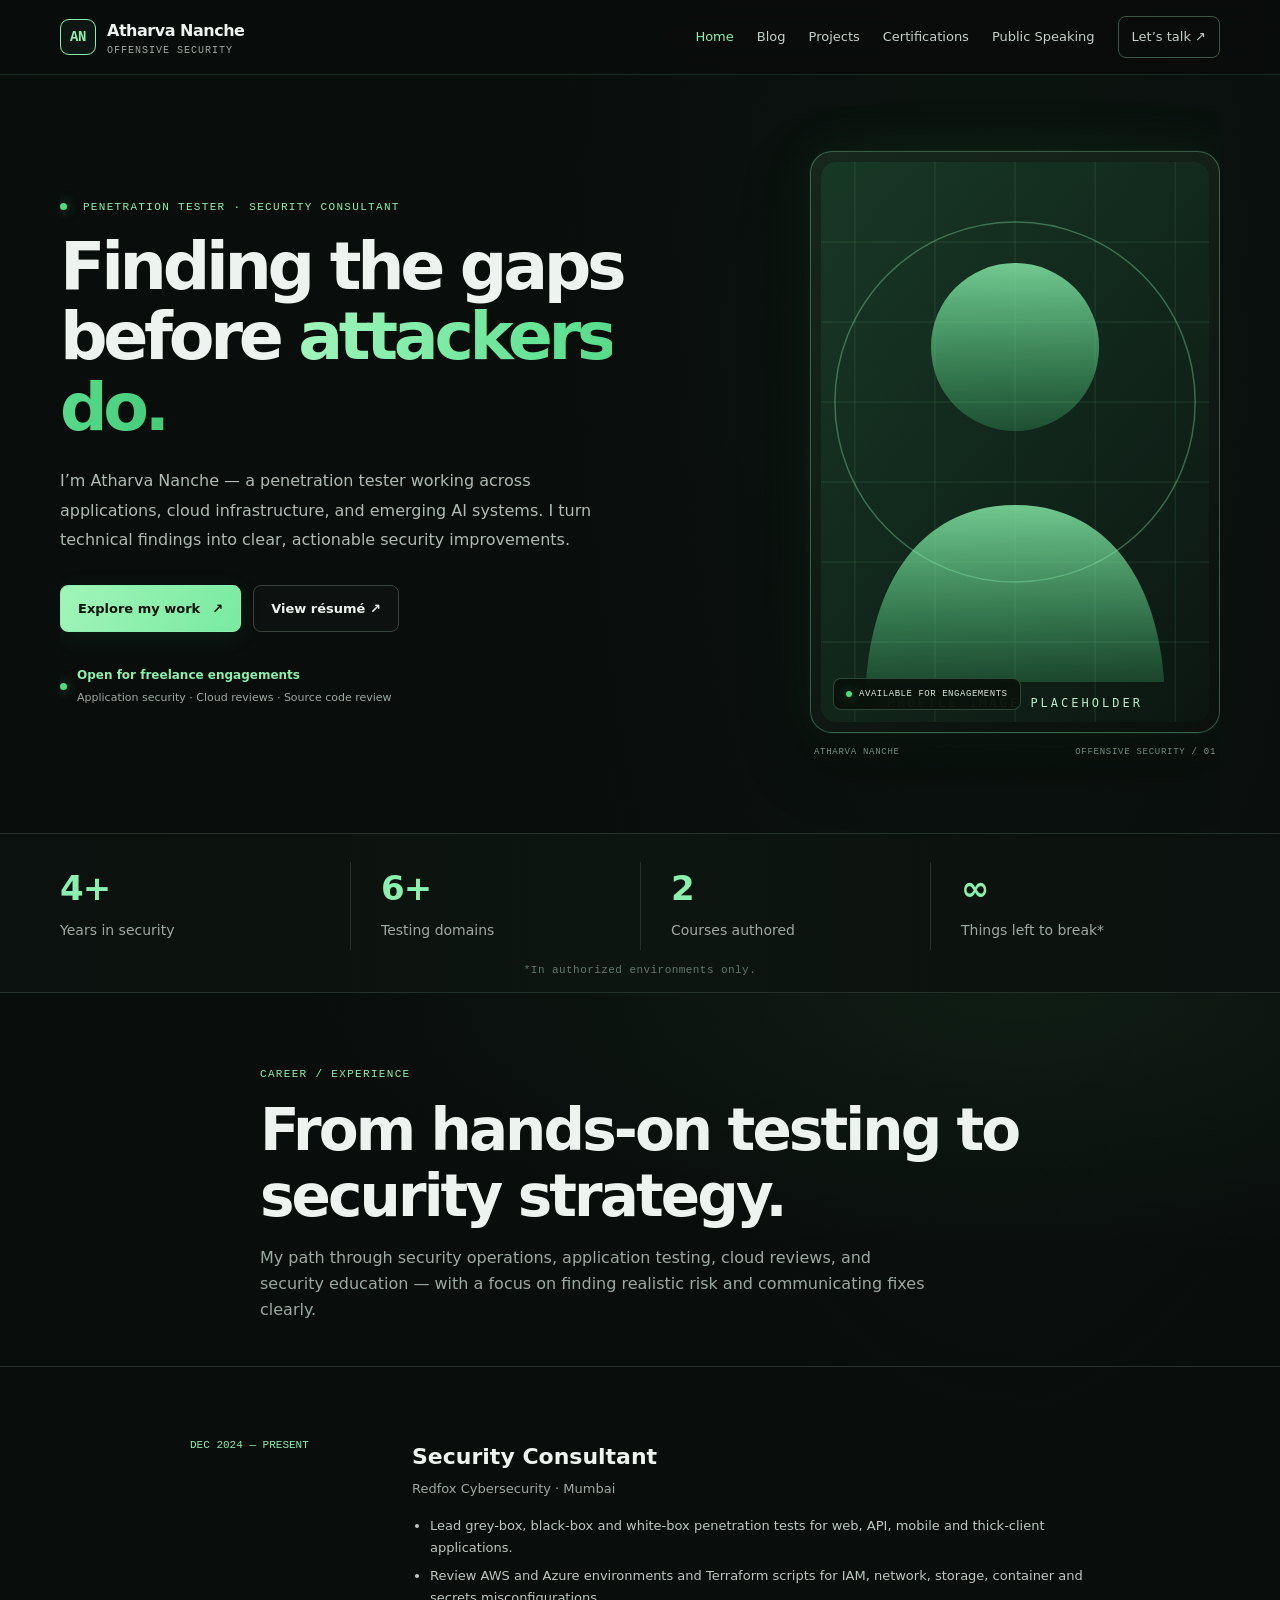
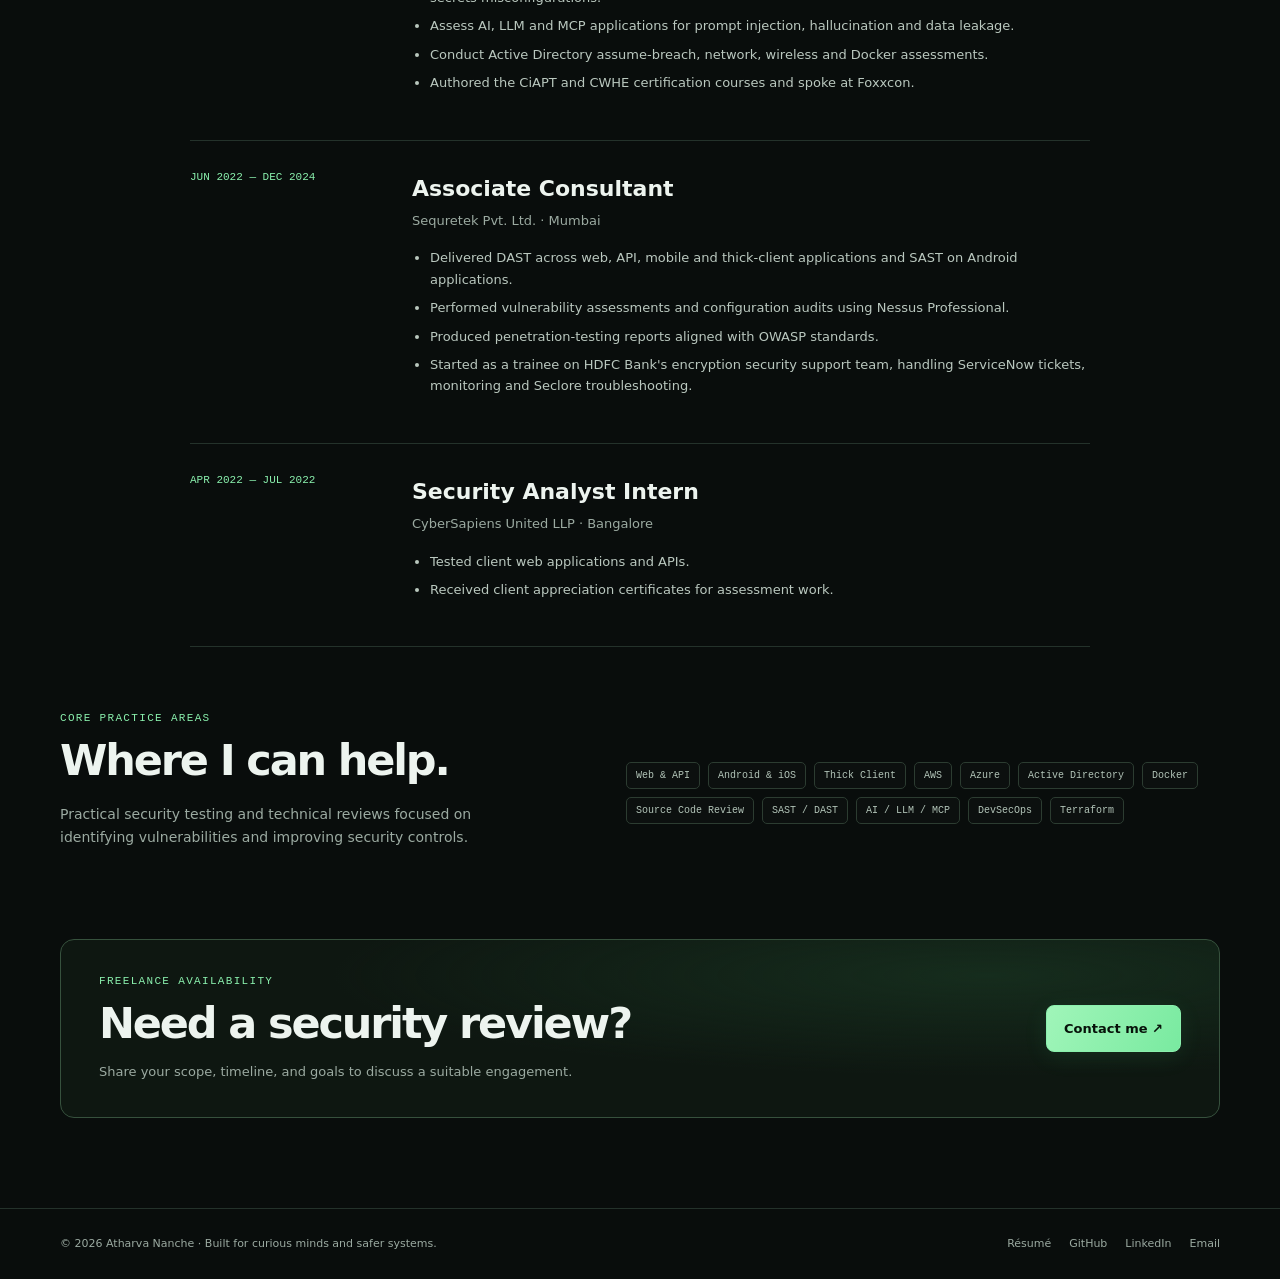
==== index.html @ 7b5a49d0 "Initial portfolio commit" ====
<!doctype html>
<html lang="en">
<head>
  <meta charset="utf-8">
  <meta name="viewport" content="width=device-width, initial-scale=1">

  <meta name="description" content="Atharva Nanche — penetration tester focused on application, cloud, and AI security. Available for freelance security engagements.">
  <meta name="theme-color" content="#090d0c">

  <title>Atharva Nanche | Penetration Tester &amp; Security Consultant</title>

  <link rel="icon" href="assets/favicon.svg" type="image/svg+xml">
  <link rel="stylesheet" href="assets/css/styles.css">

  <script defer src="assets/js/data.js"></script>
  <script defer src="assets/js/site.js"></script>
</head>

<body data-page="home">

  <div id="site-header"></div>

  <main>
    <!-- HERO -->
    <section class="hero container">

      <div class="hero-copy">
        <div class="eyebrow">
          <span class="status-dot"></span>
          PENETRATION TESTER · SECURITY CONSULTANT
        </div>

        <h1>
          Finding the gaps<br>
          before <span class="accent">attackers do.</span>
        </h1>

        <p class="hero-lede">
          I’m Atharva Nanche — a penetration tester working across
          applications, cloud infrastructure, and emerging AI systems.
          I turn technical findings into clear, actionable security improvements.
        </p>

        <div class="hero-actions">
          <a class="button button-primary" href="projects/index.html">
            Explore my work <span aria-hidden="true">↗</span>
          </a>

          <a
            class="button button-ghost"
            href="assets/Atharva_Nanche_Resume.pdf"
            target="_blank"
            rel="noopener noreferrer"
          >
            View résumé ↗
          </a>
        </div>

        <div class="availability">
          <span class="availability-mark"></span>
          <span>
            <strong>Open for freelance engagements</strong>
            <small>Application security · Cloud reviews · Source code review</small>
          </span>
        </div>
      </div>

      <!-- PROFILE IMAGE -->
      <div class="hero-profile">
        <div class="profile-frame">
          <!-- Replace this file with your own photo when ready -->
          <img
            src="assets/profile.svg"
            alt="Temporary profile image placeholder for Atharva Nanche"
            class="profile-image"
            width="480"
            height="560"
          >

          <div class="profile-status">
            <span class="status-dot"></span>
            AVAILABLE FOR ENGAGEMENTS
          </div>
        </div>

        <div class="profile-caption">
          <span>ATHARVA NANCHE</span>
          <span>OFFENSIVE SECURITY / 01</span>
        </div>
      </div>

    </section>

    <!-- EXPERIENCE METRIC -->
    <section class="stats-strip" aria-label="Professional experience">
      <div class="container">
        <div class="stats-grid">
          <div class="stat"><strong>4+</strong><span>Years in security</span></div>
          <div class="stat"><strong>6+</strong><span>Testing domains</span></div>
          <div class="stat"><strong>2</strong><span>Courses authored</span></div>
          <div class="stat"><strong>∞</strong><span>Things left to break*</span></div>
        </div>
        <p class="stats-note">*In authorized environments only.</p>
      </div>
    </section>

    <!-- EXPERIENCE INTRODUCTION -->
    <section class="page-hero">
      <div class="container page-heading">
        <p class="eyebrow">CAREER / EXPERIENCE</p>

        <h2>From hands-on testing to security strategy.</h2>

        <p>
          My path through security operations, application testing,
          cloud reviews, and security education — with a focus on finding
          realistic risk and communicating fixes clearly.
        </p>
      </div>
    </section>

    <!-- EXPERIENCE TIMELINE -->
    <section class="content-section container">

      <div class="timeline" id="experience-timeline"></div>

      <!-- CORE PRACTICE AREAS -->
      <div class="split-section practice-section">
        <div>
          <p class="eyebrow">CORE PRACTICE AREAS</p>
          <h2>Where I can help.</h2>
          <p class="section-intro">
            Practical security testing and technical reviews focused on
            identifying vulnerabilities and improving security controls.
          </p>
        </div>

        <div class="tag-list">
          <span class="tag">Web &amp; API</span>
          <span class="tag">Android &amp; iOS</span>
          <span class="tag">Thick Client</span>
          <span class="tag">AWS</span>
          <span class="tag">Azure</span>
          <span class="tag">Active Directory</span>
          <span class="tag">Docker</span>
          <span class="tag">Source Code Review</span>
          <span class="tag">SAST / DAST</span>
          <span class="tag">AI / LLM / MCP</span>
          <span class="tag">DevSecOps</span>
          <span class="tag">Terraform</span>
        </div>
      </div>

      <!-- FREELANCE CONTACT -->
      <div class="cta-panel">
        <div>
          <p class="eyebrow">FREELANCE AVAILABILITY</p>
          <h2>Need a security review?</h2>
          <p>
            Share your scope, timeline, and goals to discuss a suitable engagement.
          </p>
        </div>

        <a
          class="button button-primary"
          href="mailto:atharvananche001@gmail.com?subject=Security%20Engagement"
        >
          Contact me ↗
        </a>
      </div>

    </section>
  </main>

  <div id="site-footer"></div>

</body>
</html>
---- assets/css/styles.css ----
:root {
  --bg: #090d0c;
  --bg-soft: #0c120f;
  --panel: #101715;
  --panel2: #131c18;
  --line: #24322b;
  --text: #edf4ef;
  --muted: #9baaa1;
  --green: #8af0ad;
  --green2: #4edb83;
  --green-dark: #183a27;
  --mono: "SFMono-Regular", Consolas, "Liberation Mono", monospace;
  --sans: Inter, ui-sans-serif, system-ui, -apple-system,
    BlinkMacSystemFont, "Segoe UI", sans-serif;
  --max: 1160px;
}

/* RESET */

* {
  box-sizing: border-box;
}

html {
  scroll-behavior: smooth;
  scroll-padding-top: 90px;
}

body {
  margin: 0;
  background:
    radial-gradient(ellipse at 78% 10%, rgba(30, 79, 47, 0.10), transparent 34%),
    var(--bg);
  color: var(--text);
  font-family: var(--sans);
  line-height: 1.65;
}

a {
  color: inherit;
  text-decoration: none;
}

img {
  max-width: 100%;
  display: block;
}

button,
input,
select,
textarea {
  font: inherit;
}

button,
a {
  -webkit-tap-highlight-color: transparent;
}

::selection {
  color: #07120a;
  background: var(--green);
}

.container {
  width: min(var(--max), calc(100% - 44px));
  margin-inline: auto;
}

/* NAVIGATION */

.site-header {
  position: sticky;
  top: 0;
  z-index: 20;
  background: rgba(9, 13, 12, 0.90);
  backdrop-filter: blur(16px);
  -webkit-backdrop-filter: blur(16px);
  border-bottom: 1px solid rgba(138, 240, 173, 0.12);
}

.nav-wrap {
  min-height: 74px;
  display: flex;
  align-items: center;
  justify-content: space-between;
  gap: 24px;
}

.brand {
  display: flex;
  align-items: center;
  gap: 11px;
  font-weight: 750;
  letter-spacing: -0.03em;
  flex-shrink: 0;
}

.brand-mark {
  display: grid;
  place-items: center;
  width: 36px;
  height: 36px;
  border: 1px solid var(--green);
  border-radius: 9px;
  color: var(--green);
  font: 700 14px var(--mono);
  background: rgba(138, 240, 173, 0.04);
}

.brand small {
  display: block;
  color: var(--muted);
  font: 10px var(--mono);
  letter-spacing: 0.1em;
}

.nav-links {
  display: flex;
  align-items: center;
  gap: 23px;
  color: #c4d0c8;
  font-size: 13px;
}

.nav-links a {
  transition: color 0.2s ease;
}

.nav-links a:hover,
.nav-links a.active {
  color: var(--green);
}

.nav-contact {
  border: 1px solid #3b5846;
  border-radius: 8px;
  padding: 9px 13px;
}

.nav-contact:hover {
  background: rgba(138, 240, 173, 0.06);
}

.menu-toggle {
  display: none;
  background: transparent;
  border: 1px solid var(--line);
  color: var(--text);
  padding: 7px 10px;
  border-radius: 8px;
  cursor: pointer;
}

/* HERO */

.hero {
  position: relative;
  display: grid;
  grid-template-columns: minmax(0, 1.12fr) minmax(280px, 0.88fr);
  align-items: center;
  gap: clamp(35px, 6vw, 80px);
  padding-top: 76px;
  padding-bottom: 76px;
  overflow: hidden;
  isolation: isolate;
}

.hero::before {
  content: "";
  position: absolute;
  z-index: -1;
  right: -10%;
  top: 2%;
  width: 650px;
  height: 540px;
  background: radial-gradient(
    ellipse,
    rgba(53, 165, 95, 0.12),
    rgba(18, 61, 34, 0.04) 42%,
    transparent 70%
  );
  pointer-events: none;
}

.hero-copy {
  position: relative;
  z-index: 1;
  min-width: 0;
}

.eyebrow {
  font: 11px var(--mono);
  letter-spacing: 0.12em;
  color: var(--green);
  margin: 0 0 18px;
}

.status-dot,
.availability-mark {
  display: inline-block;
  width: 7px;
  height: 7px;
  flex: 0 0 auto;
  background: var(--green2);
  border-radius: 50%;
  box-shadow: 0 0 12px rgba(78, 219, 131, 0.55);
  margin-right: 8px;
}

.hero h1 {
  max-width: 720px;
  font-size: clamp(43px, 5.2vw, 72px);
  line-height: 1.06;
  letter-spacing: -0.065em;
  margin: 0 0 24px;
  font-weight: 760;
  text-wrap: balance;
}

.accent {
  color: var(--green);
  background: linear-gradient(100deg, #a1f6bc 0%, #62e394 60%, #43cb78 100%);
  background-clip: text;
  -webkit-background-clip: text;
  -webkit-text-fill-color: transparent;
}

.hero-lede {
  max-width: 560px;
  font-size: 16px;
  color: #adbbb2;
  line-height: 1.85;
  margin: 0;
}

.hero-actions {
  display: flex;
  gap: 12px;
  flex-wrap: wrap;
  margin-top: 30px;
}

.button {
  display: inline-flex;
  align-items: center;
  justify-content: center;
  gap: 12px;
  padding: 12px 17px;
  border-radius: 8px;
  font-size: 13px;
  font-weight: 700;
  transition:
    transform 0.2s ease,
    border-color 0.2s ease,
    background 0.2s ease;
}

.button:hover {
  transform: translateY(-2px);
}

.button-primary {
  background: linear-gradient(115deg, #a0f5b9, #79eaa0);
  color: #07120a;
  border: 1px solid var(--green);
  box-shadow: 0 5px 24px rgba(78, 219, 131, 0.09);
}

.button-primary:hover {
  background: #b4f8c7;
  box-shadow: 0 7px 28px rgba(78, 219, 131, 0.16);
}

.button-ghost {
  border: 1px solid #34443a;
  color: var(--text);
  background: rgba(255, 255, 255, 0.015);
}

.button-ghost:hover {
  border-color: var(--green);
  background: rgba(138, 240, 173, 0.04);
}

.availability {
  display: flex;
  align-items: center;
  gap: 8px;
  margin-top: 34px;
  color: var(--green);
  font-size: 12px;
}

.availability-mark {
  margin-right: 2px;
}

.availability strong {
  font-weight: 650;
}

.availability small {
  display: block;
  color: var(--muted);
  font-size: 11px;
  margin-top: 3px;
}

/* PROFILE IMAGE */

.hero-profile {
  width: 100%;
  max-width: 410px;
  justify-self: end;
  position: relative;
}

.profile-frame {
  position: relative;
  padding: 10px;
  border: 1px solid rgba(138, 240, 173, 0.32);
  border-radius: 22px;
  background: linear-gradient(145deg, #17271d, #0b100d);
  box-shadow:
    0 0 0 1px rgba(138, 240, 173, 0.04),
    0 25px 70px rgba(0, 0, 0, 0.32),
    0 0 55px rgba(78, 219, 131, 0.09);
}

.profile-image {
  width: 100%;
  aspect-ratio: 4 / 4.7;
  object-fit: cover;
  object-position: center;
  border-radius: 15px;
  background: #101b14;
}

.profile-status {
  position: absolute;
  left: 22px;
  bottom: 22px;
  display: flex;
  align-items: center;
  padding: 10px 12px;
  border: 1px solid rgba(138, 240, 173, 0.25);
  border-radius: 8px;
  background: rgba(8, 15, 10, 0.88);
  backdrop-filter: blur(12px);
  -webkit-backdrop-filter: blur(12px);
  color: #d6e9dc;
  font: 9px var(--mono);
  letter-spacing: 0.06em;
}

.profile-status .status-dot {
  width: 6px;
  height: 6px;
  margin-right: 7px;
}

.profile-caption {
  display: flex;
  justify-content: space-between;
  gap: 12px;
  padding: 14px 4px 0;
  color: #8ea697;
  font: 9px var(--mono);
  letter-spacing: 0.08em;
}

/* EXPERIENCE METRIC */

.stats-strip {
  border-block: 1px solid var(--line);
  background: linear-gradient(90deg, #0b110e, #0d1510, #0b110e);
  padding: 28px 0 16px;
}

.stats-grid {
  display: grid;
  grid-template-columns: repeat(4, minmax(0, 1fr));
}

.stat {
  display: flex;
  flex-direction: column;
  gap: 12px;
  padding: 8px 0 8px 30px;
  border-left: 1px solid var(--line);
  text-align: left;
}

.stat:first-child {
  padding-left: 0;
  border-left: 0;
}

.stat strong {
  display: block;
  font-size: 34px;
  line-height: 1.1;
  letter-spacing: -0.03em;
  color: var(--green);
}

.stat span {
  color: var(--muted);
  font-size: 14px;
}

.stats-note {
  margin: 14px 0 0;
  text-align: center;
  font: 11px var(--mono);
  letter-spacing: 0.04em;
  color: #5f7a6c;
}

/* GENERAL SECTIONS */

.section {
  padding-top: 92px;
  padding-bottom: 92px;
}

.section-alt {
  background: var(--bg-soft);
  border-block: 1px solid #17221b;
}

.section-heading {
  display: flex;
  align-items: end;
  justify-content: space-between;
  gap: 28px;
  margin-bottom: 32px;
}

.section-heading h2,
.split-section h2,
.cta-panel h2,
.page-heading h2,
.page-heading h1 {
  font-size: clamp(29px, 3.6vw, 43px);
  line-height: 1.13;
  letter-spacing: -0.05em;
  margin: 0;
}

.section-heading .eyebrow,
.split-section .eyebrow,
.cta-panel .eyebrow {
  margin-bottom: 12px;
}

.section-intro {
  max-width: 440px;
  color: var(--muted);
  font-size: 14px;
  margin: 18px 0 25px;
}

/* CARDS */

.capability-grid {
  display: grid;
  grid-template-columns: repeat(4, 1fr);
  gap: 14px;
}

.capability-card,
.project-card,
.article-card,
.cert-card {
  border: 1px solid var(--line);
  border-radius: 11px;
  background: linear-gradient(145deg, #111915, #0d130f);
  transition:
    transform 0.2s ease,
    border-color 0.2s ease;
}

.capability-card {
  padding: 22px;
}

.capability-card:hover,
.project-card:hover,
.article-card:hover,
.cert-card:hover {
  transform: translateY(-4px);
  border-color: #4e765c;
}

.card-icon {
  display: grid;
  place-items: center;
  width: 39px;
  height: 39px;
  border-radius: 9px;
  background: #1a2b20;
  color: var(--green);
  font-size: 20px;
  margin-bottom: 27px;
}

.card-index {
  font: 9px var(--mono);
  letter-spacing: 0.08em;
  color: #708579;
}

.capability-card h3,
.project-card h3,
.article-card h3,
.cert-card h3 {
  font-size: 17px;
  line-height: 1.35;
  margin: 10px 0;
}

.capability-card p,
.project-card p,
.article-card p,
.cert-card p {
  font-size: 12px;
  color: var(--muted);
  line-height: 1.8;
}

.card-link,
.text-link {
  display: inline-block;
  color: var(--green);
  font-size: 12px;
  font-weight: 700;
  margin-top: 10px;
}

/* PROJECTS AND BLOGS */

.project-grid,
.article-grid {
  display: grid;
  grid-template-columns: repeat(3, minmax(0, 1fr));
  gap: 16px;
}

.project-card {
  overflow: hidden;
}

.project-visual {
  height: 135px;
  background: linear-gradient(135deg, #13271b, #0d1511);
  border-bottom: 1px solid var(--line);
  display: flex;
  align-items: center;
  justify-content: center;
  color: var(--green);
  font: 28px var(--mono);
  position: relative;
  overflow: hidden;
}

.project-visual::after {
  content: "";
  position: absolute;
  inset: 0;
  background:
    repeating-linear-gradient(0deg, transparent 0 20px, #8af0ad09 21px),
    repeating-linear-gradient(90deg, transparent 0 20px, #8af0ad09 21px);
}

.project-card-content {
  padding: 21px;
}

.article-card {
  padding: 21px;
}

.article-meta {
  display: flex;
  justify-content: space-between;
  gap: 10px;
  color: #829489;
  font: 10px var(--mono);
}

.article-card h3 {
  font-size: 17px;
  margin-top: 16px;
}

/* PRACTICE AREAS */

.split-section {
  display: grid;
  grid-template-columns: 0.9fr 1.1fr;
  gap: 80px;
  align-items: center;
}

.practice-section {
  margin-top: 65px;
}

.tag-list {
  display: flex;
  gap: 8px;
  flex-wrap: wrap;
  align-content: center;
}

.tag {
  font: 10px var(--mono);
  color: #b2c4b8;
  border: 1px solid #2c3c31;
  background: rgba(255, 255, 255, 0.012);
  padding: 7px 9px;
  border-radius: 5px;
  transition:
    color 0.2s ease,
    border-color 0.2s ease;
}

.tag:hover {
  color: var(--green);
  border-color: #4e765c;
}

/* EXPERIENCE TIMELINE */

.timeline {
  max-width: 900px;
  margin: auto;
}

.experience-item {
  display: grid;
  grid-template-columns: 190px minmax(0, 1fr);
  gap: 32px;
  padding: 30px 0;
  border-bottom: 1px solid var(--line);
}

.experience-date {
  font: 11px var(--mono);
  color: var(--green);
}

.experience-item h2 {
  font-size: 22px;
  margin: 0;
}

.experience-company {
  color: var(--muted);
  font-size: 13px;
  margin: 3px 0 15px;
}

.experience-item ul {
  padding-left: 18px;
  color: #bac8bf;
}

.experience-item li {
  font-size: 13px;
  margin: 7px 0;
}

/* CALL TO ACTION */

.cta-panel {
  margin-top: 65px;
  border: 1px solid #36513d;
  border-radius: 14px;
  padding: 35px 38px;
  background:
    radial-gradient(ellipse at 80% 20%, rgba(23, 48, 31, 0.85) 0%, transparent 50%),
    #0e1711;
  display: flex;
  align-items: center;
  justify-content: space-between;
  gap: 30px;
}

.cta-panel p:not(.eyebrow) {
  color: var(--muted);
  font-size: 13px;
  margin-bottom: 0;
}

/* FOOTER */

.site-footer {
  border-top: 1px solid var(--line);
  padding: 26px 0;
  color: var(--muted);
  font-size: 11px;
}

.footer-inner {
  display: flex;
  align-items: center;
  justify-content: space-between;
  gap: 20px;
}

.footer-links {
  display: flex;
  gap: 18px;
}

.footer-links a:hover {
  color: var(--green);
}

/* PAGE HEADERS */

.page-hero {
  padding: 75px 0 42px;
  border-bottom: 1px solid var(--line);
  background: radial-gradient(ellipse at 80% 0%, #16301e66, transparent 50%);
}

.page-heading {
  max-width: 760px;
}

.page-heading h1,
.page-heading h2 {
  font-size: clamp(38px, 5vw, 58px);
  margin-bottom: 15px;
}

.page-heading p:not(.eyebrow) {
  color: var(--muted);
  max-width: 670px;
  margin: 0;
}

.content-section {
  padding-top: 42px;
  padding-bottom: 90px;
}

/* SEARCH AND FILTERS */

.toolbar {
  display: flex;
  gap: 12px;
  align-items: center;
  justify-content: space-between;
  margin-bottom: 26px;
  flex-wrap: wrap;
}

.search-input,
.filter-select {
  background: #101713;
  color: var(--text);
  border: 1px solid #2a3b30;
  border-radius: 8px;
  padding: 11px 13px;
  font-size: 12px;
  outline: none;
}

.search-input {
  width: min(360px, 100%);
}

.search-input:focus,
.filter-select:focus {
  border-color: var(--green);
}

.filter-row {
  display: flex;
  gap: 8px;
  flex-wrap: wrap;
  margin-bottom: 24px;
}

.filter-chip {
  border: 1px solid #2a3b30;
  border-radius: 7px;
  background: transparent;
  color: var(--muted);
  font-size: 11px;
  padding: 8px 11px;
  cursor: pointer;
}

.filter-chip.active,
.filter-chip:hover {
  border-color: var(--green);
  color: var(--green);
  background: #15251a;
}

.empty-state {
  border: 1px dashed #2b3d31;
  border-radius: 10px;
  padding: 45px;
  text-align: center;
  color: var(--muted);
  grid-column: 1 / -1;
}

/* ARTICLE CONTENT */

.article-body {
  max-width: 800px;
  margin: 0 auto;
  color: #c3cec6;
}

.article-body h2 {
  color: var(--text);
  font-size: 25px;
  letter-spacing: -0.03em;
  margin-top: 40px;
}

.article-body h3 {
  color: var(--text);
  margin-top: 27px;
}

.article-body p,
.article-body li {
  font-size: 15px;
  line-height: 1.9;
}

.article-body code,
.inline-code {
  font: 12px var(--mono);
  background: #16231a;
  border: 1px solid #2b3c30;
  border-radius: 5px;
  padding: 3px 5px;
  color: var(--green);
}

.article-body pre {
  overflow: auto;
  padding: 20px;
  background: #060a08;
  border: 1px solid var(--line);
  border-radius: 9px;
  color: #a5eeb8;
  font: 12px/1.7 var(--mono);
}

.callout {
  border-left: 3px solid var(--green);
  padding: 14px 17px;
  background: #112017;
  color: #c1d4c5;
  border-radius: 0 8px 8px 0;
  font-size: 13px;
  margin: 25px 0;
}

.article-title {
  max-width: 850px;
  margin: 0 auto;
  padding: 55px 0 30px;
}

.article-title h1 {
  font-size: clamp(34px, 5vw, 54px);
  line-height: 1.12;
  letter-spacing: -0.05em;
  margin: 14px 0;
}

.article-title .dek {
  font-size: 17px;
  color: var(--muted);
  max-width: 750px;
}

.back-link {
  font-size: 12px;
  color: var(--green);
}

/* DETAIL PAGES */

.detail-layout {
  display: grid;
  grid-template-columns: minmax(0, 1fr) 300px;
  gap: 38px;
  align-items: start;
}

.detail-sidebar {
  border: 1px solid var(--line);
  border-radius: 10px;
  padding: 20px;
  background: #0e1511;
  position: sticky;
  top: 100px;
}

.detail-sidebar h3 {
  font-size: 13px;
  margin: 0 0 12px;
}

.detail-sidebar p {
  font-size: 12px;
  color: var(--muted);
}

.detail-sidebar a {
  color: var(--green);
}

/* CERTIFICATIONS */

.cert-grid {
  display: grid;
  grid-template-columns: repeat(3, minmax(0, 1fr));
  gap: 15px;
}

.cert-card {
  overflow: hidden;
}

.cert-art {
  height: 145px;
  display: grid;
  place-items: center;
  background: linear-gradient(135deg, #182d20, #0d1510);
  border-bottom: 1px solid var(--line);
  color: var(--green);
  font: 700 26px var(--mono);
  letter-spacing: 0.06em;
}

.cert-content {
  padding: 20px;
}

.cert-content .issuer {
  font-size: 11px;
  color: var(--muted);
}

.cert-content a {
  color: var(--green);
  font-size: 12px;
}

.certificate-viewer {
  display: grid;
  grid-template-columns: minmax(0, 1fr) 300px;
  gap: 30px;
}

.certificate-preview {
  min-height: 330px;
  display: grid;
  place-items: center;
  border: 1px dashed #304337;
  border-radius: 12px;
  background: #0d1410;
  padding: 20px;
  text-align: center;
  color: var(--muted);
}

.certificate-preview img {
  max-height: 650px;
  object-fit: contain;
}

.certificate-preview iframe {
  width: 100%;
  height: 650px;
  border: 0;
}

/* PUBLIC SPEAKING */

.video-grid {
  display: grid;
  grid-template-columns: repeat(2, minmax(0, 1fr));
  gap: 20px;
}

.video-card {
  border: 1px solid var(--line);
  border-radius: 11px;
  overflow: hidden;
  background: #101713;
}

.video-placeholder {
  aspect-ratio: 16 / 9;
  background: #101a14;
  display: grid;
  place-items: center;
  text-align: center;
  color: var(--muted);
  padding: 20px;
}

.video-placeholder strong {
  display: block;
  color: var(--green);
  font-size: 25px;
}

.video-placeholder small {
  font-size: 11px;
}

.video-card iframe {
  width: 100%;
  aspect-ratio: 16 / 9;
  border: 0;
  display: block;
}

.video-info {
  padding: 18px;
}

.video-info h3 {
  margin: 0 0 8px;
  font-size: 16px;
}

.video-info p {
  font-size: 12px;
  color: var(--muted);
  margin: 0;
}

/* NOTES AND SOCIAL LINKS */

.note-box {
  border: 1px solid #354b3a;
  background: #101a13;
  border-radius: 9px;
  padding: 17px;
  color: #b7c6bc;
  font-size: 12px;
  margin-bottom: 25px;
}

.note-box strong {
  color: var(--green);
}

.social-links {
  display: flex;
  gap: 10px;
  flex-wrap: wrap;
  margin-top: 18px;
}

.social-links a {
  border: 1px solid var(--line);
  padding: 9px 12px;
  border-radius: 7px;
  font-size: 12px;
  color: #c7d4cb;
}

.social-links a:hover {
  border-color: var(--green);
  color: var(--green);
}

.hidden {
  display: none !important;
}

/* ACCESSIBILITY */

:focus-visible {
  outline: 2px solid var(--green);
  outline-offset: 4px;
}

@media (prefers-reduced-motion: reduce) {
  *,
  *::before,
  *::after {
    scroll-behavior: auto !important;
    animation-duration: 0.01ms !important;
    animation-iteration-count: 1 !important;
    transition-duration: 0.01ms !important;
  }
}

/* TABLET */

@media (max-width: 1000px) {
  .nav-links {
    gap: 14px;
    font-size: 12px;
  }

  .hero {
    gap: 35px;
  }

  .hero h1 {
    font-size: clamp(40px, 5.3vw, 58px);
  }

  .hero-profile {
    max-width: 350px;
  }

  .capability-grid {
    grid-template-columns: repeat(2, minmax(0, 1fr));
  }

  .split-section {
    gap: 45px;
  }
}

@media (max-width: 800px) {
  .nav-wrap {
    min-height: 68px;
  }

  .menu-toggle {
    display: block;
  }

  .nav-links {
    display: none;
    position: absolute;
    left: 0;
    right: 0;
    top: 67px;
    padding: 18px 22px 22px;
    background: #0b100d;
    border-bottom: 1px solid var(--line);
    align-items: stretch;
    flex-direction: column;
    gap: 15px;
  }

  .nav-links.open {
    display: flex;
  }

  .nav-contact {
    text-align: center;
  }

  .hero {
    grid-template-columns: minmax(0, 1.1fr) minmax(210px, 0.8fr);
    gap: 25px;
    padding-top: 58px;
    padding-bottom: 58px;
  }

  .hero h1 {
    font-size: clamp(36px, 5.6vw, 49px);
  }

  .hero-lede {
    font-size: 14px;
  }

  .hero-profile {
    max-width: 290px;
  }

  .profile-status {
    left: 17px;
    bottom: 17px;
    font-size: 8px;
  }

  .project-grid,
  .article-grid,
  .cert-grid {
    grid-template-columns: repeat(2, minmax(0, 1fr));
  }

  .split-section {
    grid-template-columns: 1fr;
    gap: 25px;
  }

  .detail-layout,
  .certificate-viewer {
    grid-template-columns: 1fr;
  }

  .detail-sidebar {
    position: static;
  }
}

/* MOBILE */

@media (max-width: 600px) {
  .container {
    width: min(var(--max), calc(100% - 30px));
  }

  .hero {
    grid-template-columns: 1fr;
    gap: 35px;
    padding-top: 47px;
    padding-bottom: 45px;
  }

  .hero h1 {
    font-size: clamp(40px, 10.5vw, 52px);
    letter-spacing: -0.06em;
  }

  .hero-lede {
    font-size: 14px;
    line-height: 1.8;
  }

  .hero-profile {
    width: min(100%, 340px);
    justify-self: center;
  }

  .profile-frame {
    border-radius: 18px;
    padding: 8px;
  }

  .profile-image {
    border-radius: 12px;
  }

  .profile-caption {
    font-size: 8px;
  }

  .hero-actions {
    gap: 10px;
  }

  .button {
    padding: 11px 13px;
    font-size: 12px;
  }

  .availability {
    align-items: flex-start;
    margin-top: 27px;
  }

  .availability small {
    max-width: 270px;
    line-height: 1.6;
  }

  .stats-strip {
    padding: 20px 0 14px;
  }

  .stats-grid {
    grid-template-columns: repeat(2, minmax(0, 1fr));
    row-gap: 20px;
  }

  .stat:nth-child(odd) {
    padding-left: 0;
    border-left: 0;
  }

  .stat:nth-child(even) {
    padding-left: 20px;
  }

  .stat strong {
    font-size: 28px;
  }

  .section {
    padding-top: 65px;
    padding-bottom: 65px;
  }

  .section-heading {
    align-items: flex-start;
    flex-direction: column;
    gap: 12px;
  }

  .capability-grid,
  .project-grid,
  .article-grid,
  .cert-grid,
  .video-grid {
    grid-template-columns: 1fr;
  }

  .capability-card {
    padding: 19px;
  }

  .card-icon {
    margin-bottom: 18px;
  }

  .cta-panel {
    padding: 25px;
    align-items: flex-start;
    flex-direction: column;
  }

  .footer-inner {
    align-items: flex-start;
    flex-direction: column;
  }

  .experience-item {
    grid-template-columns: 1fr;
    gap: 8px;
    padding: 25px 0;
  }

  .page-hero {
    padding: 55px 0 35px;
  }

  .content-section {
    padding-top: 28px;
  }

  .article-title {
    padding-top: 35px;
  }

  .toolbar {
    align-items: stretch;
  }

  .search-input {
    width: 100%;
  }

  .filter-select {
    flex: 1;
  }

  .certificate-preview iframe {
    height: 450px;
  }

  .profile-status {
    font-size: 8px;
    letter-spacing: 0.035em;
  }
}
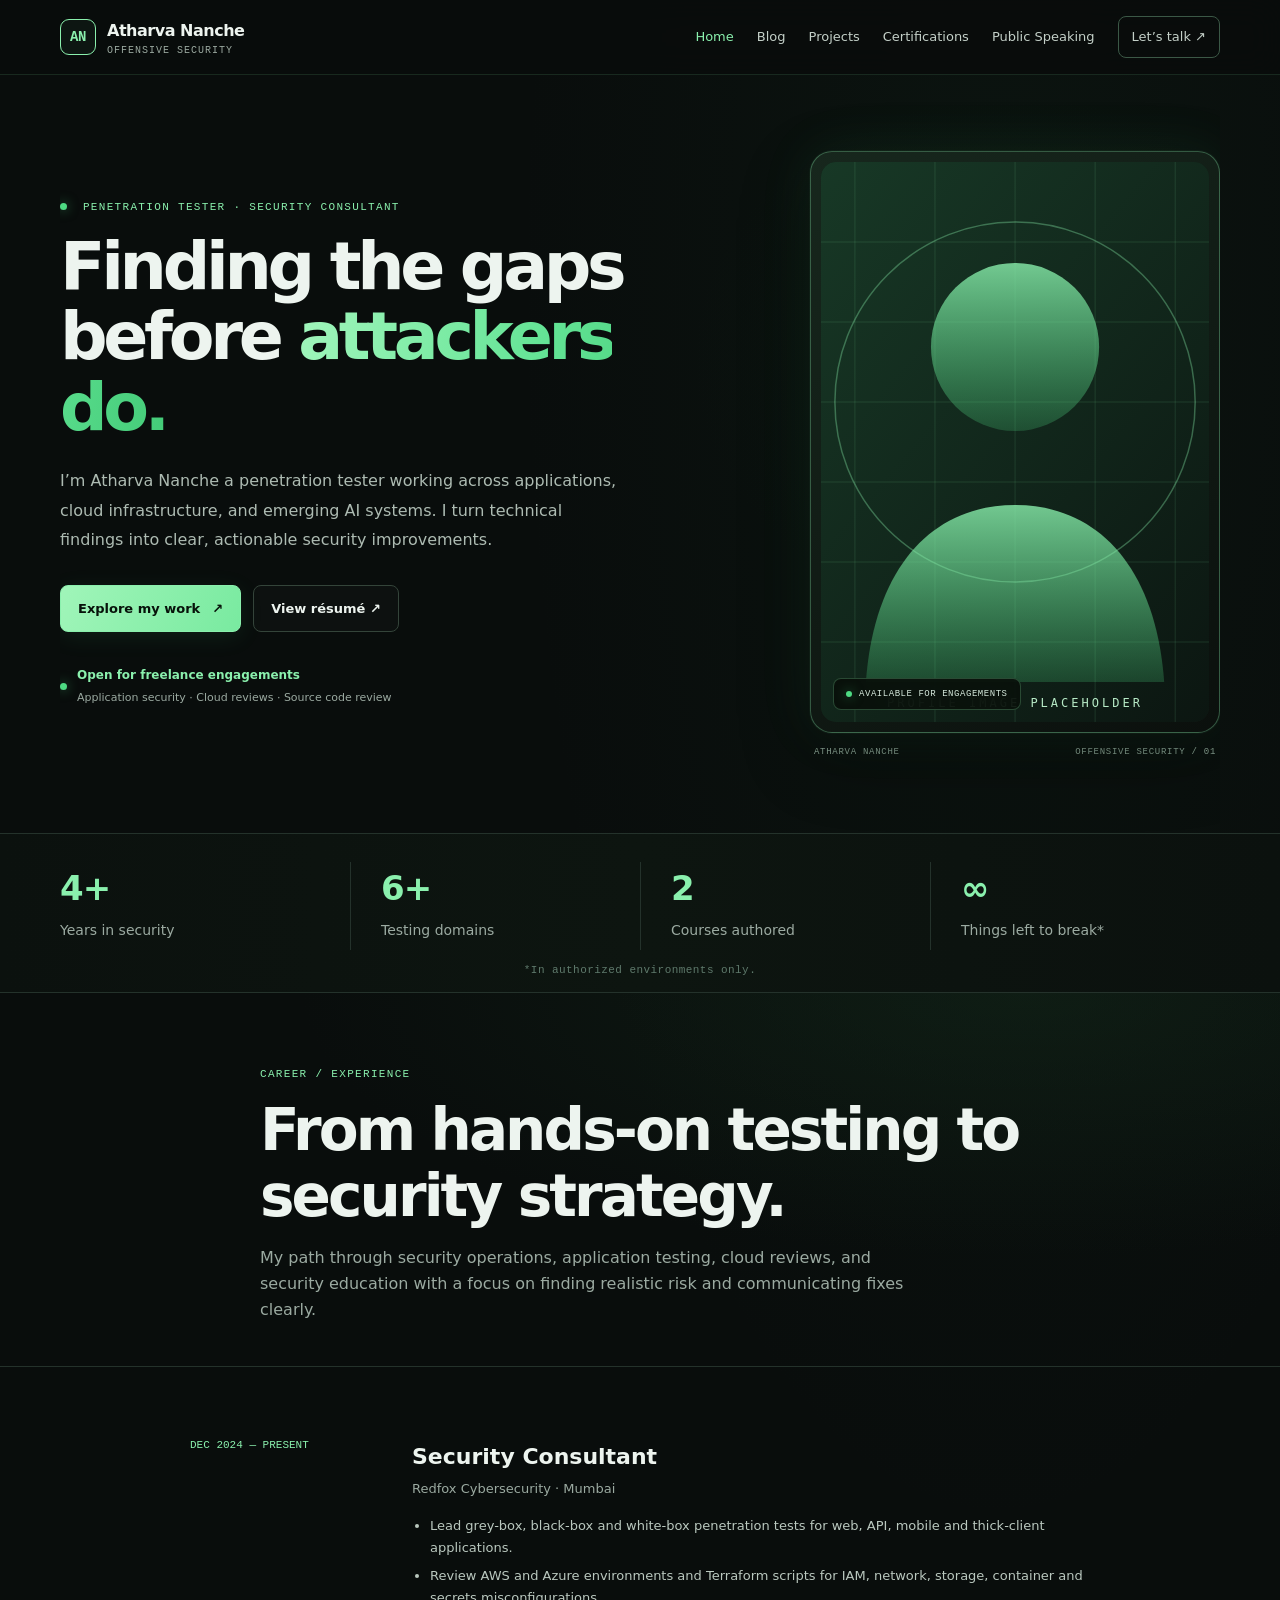
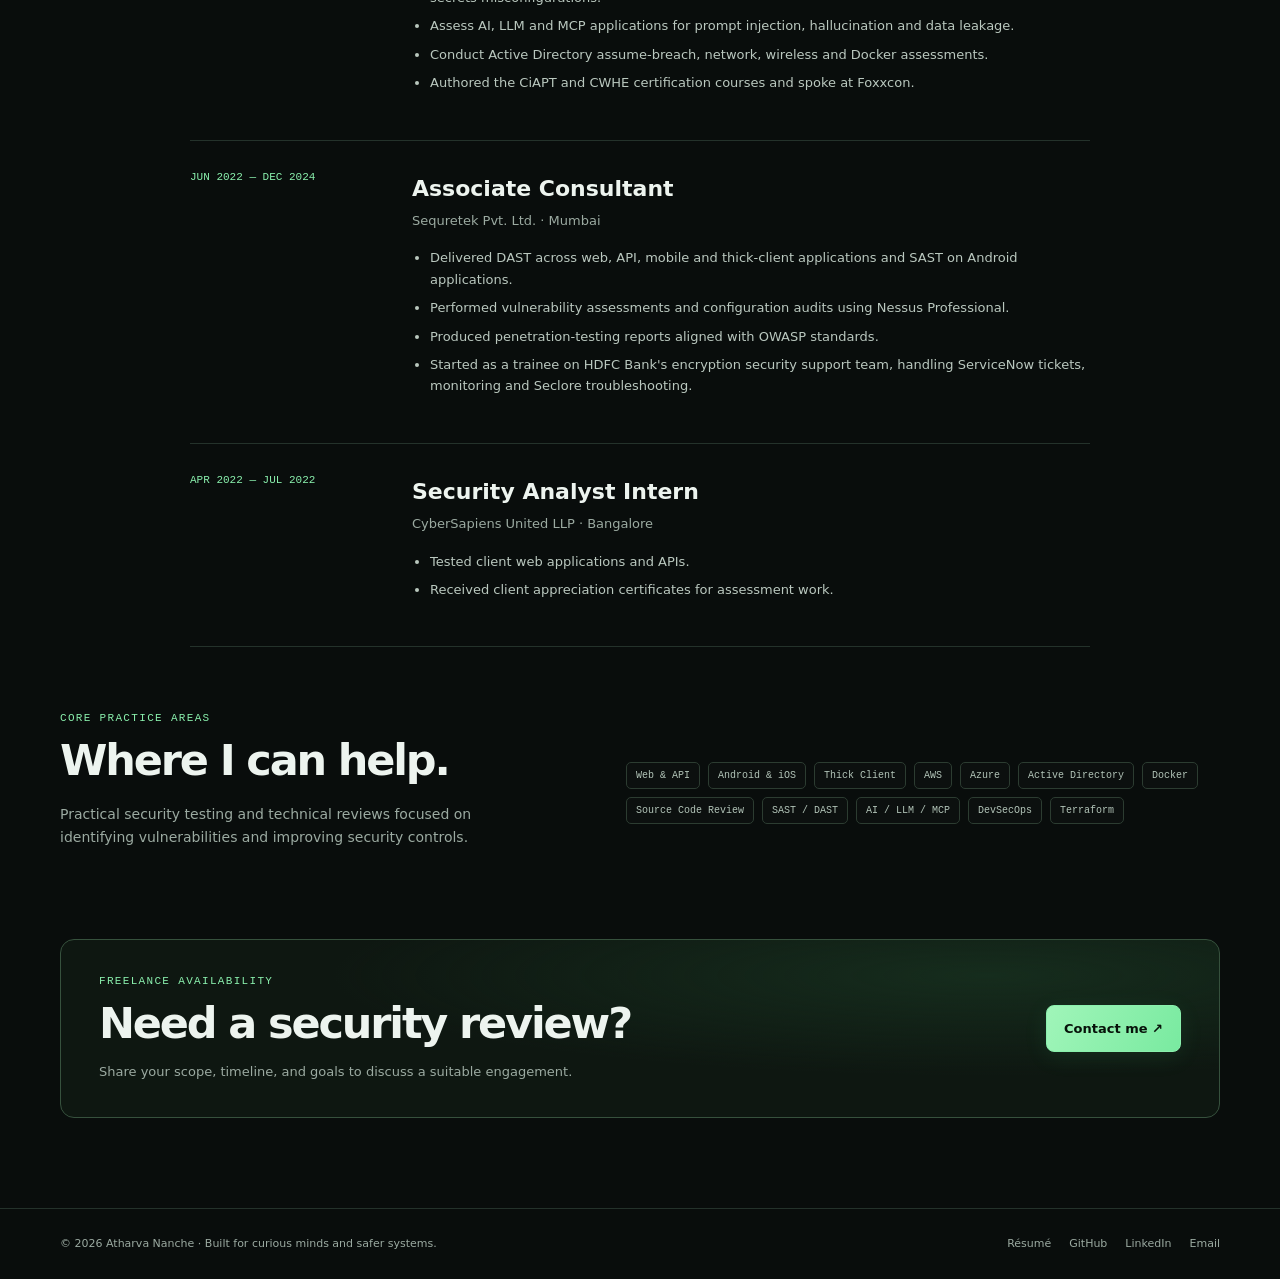
==== commit 52d6b522: "Update index.html" ====
--- a/index.html
+++ b/index.html
@@ -36,7 +36,7 @@
         </h1>
 
         <p class="hero-lede">
-          I’m Atharva Nanche — a penetration tester working across
+          I’m Atharva Nanche a penetration tester working across
           applications, cloud infrastructure, and emerging AI systems.
           I turn technical findings into clear, actionable security improvements.
         </p>
@@ -113,7 +113,7 @@
 
         <p>
           My path through security operations, application testing,
-          cloud reviews, and security education — with a focus on finding
+          cloud reviews, and security education with a focus on finding
           realistic risk and communicating fixes clearly.
         </p>
       </div>
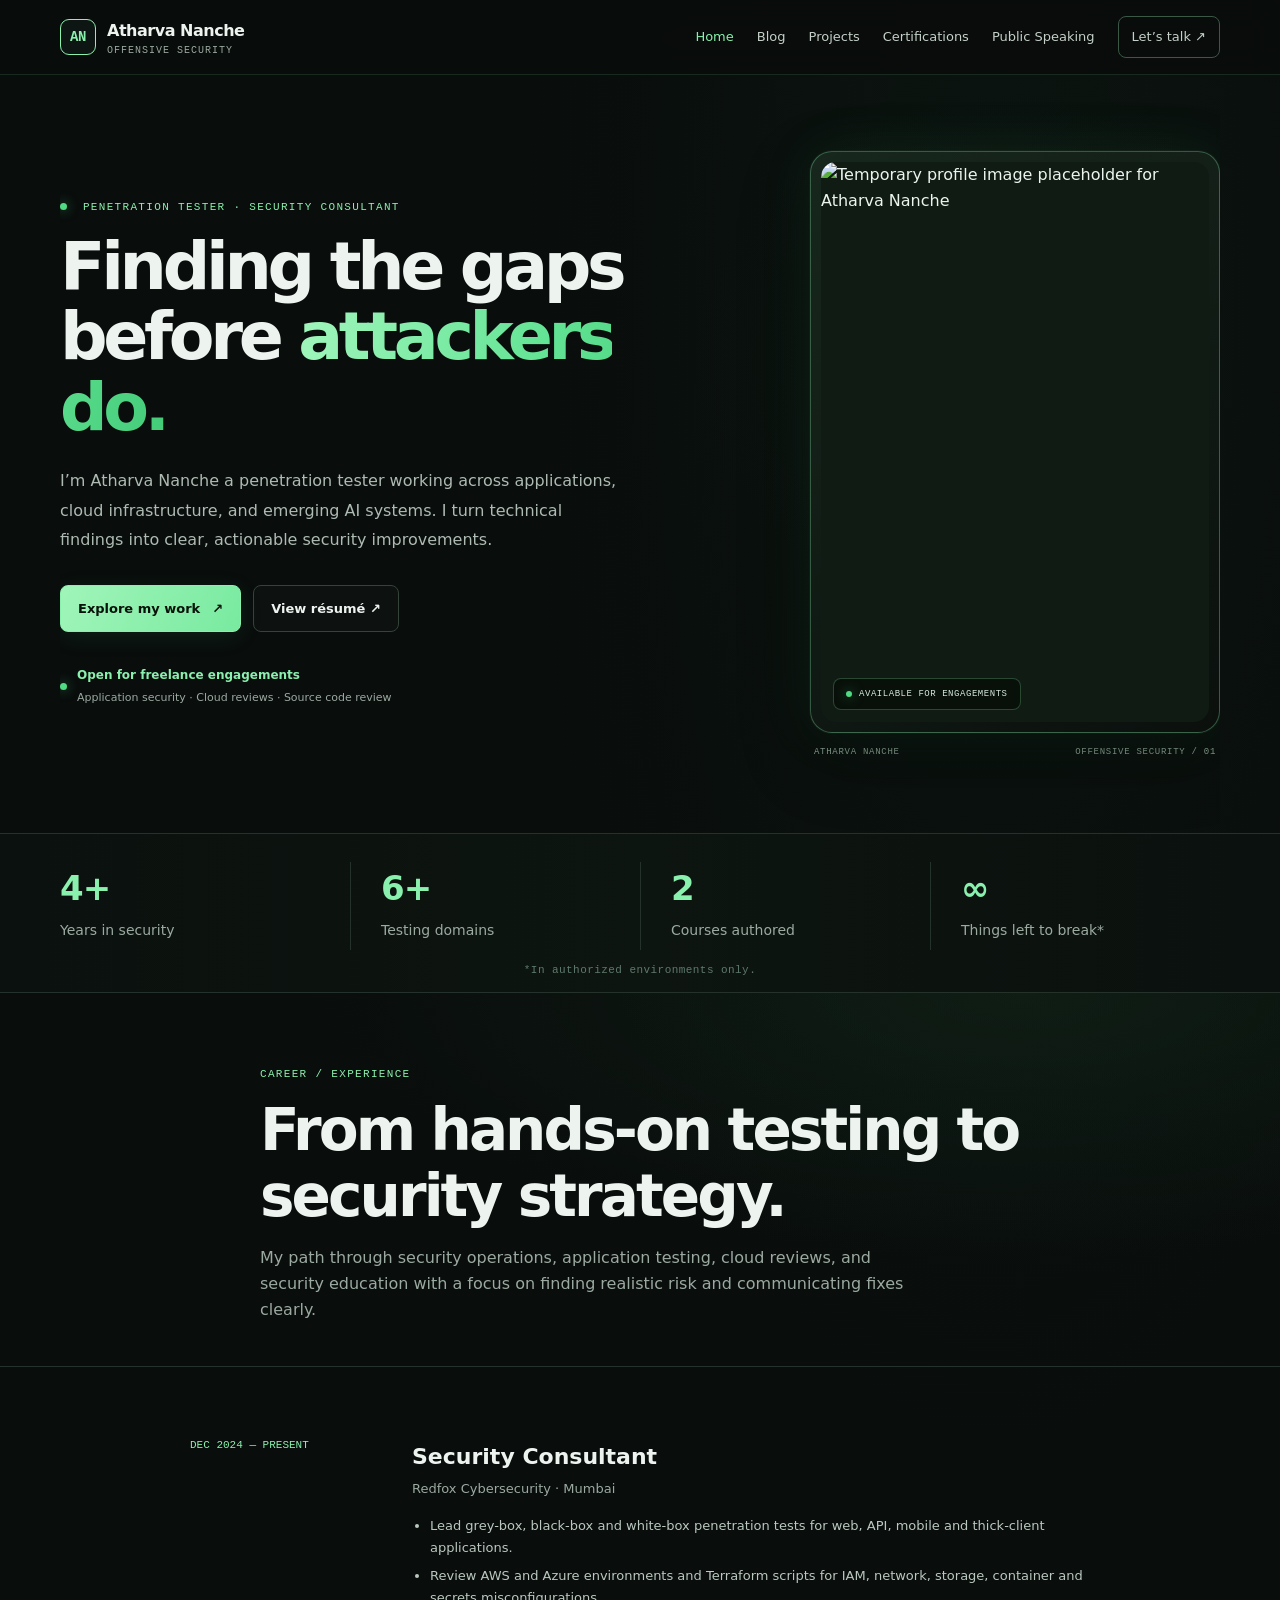
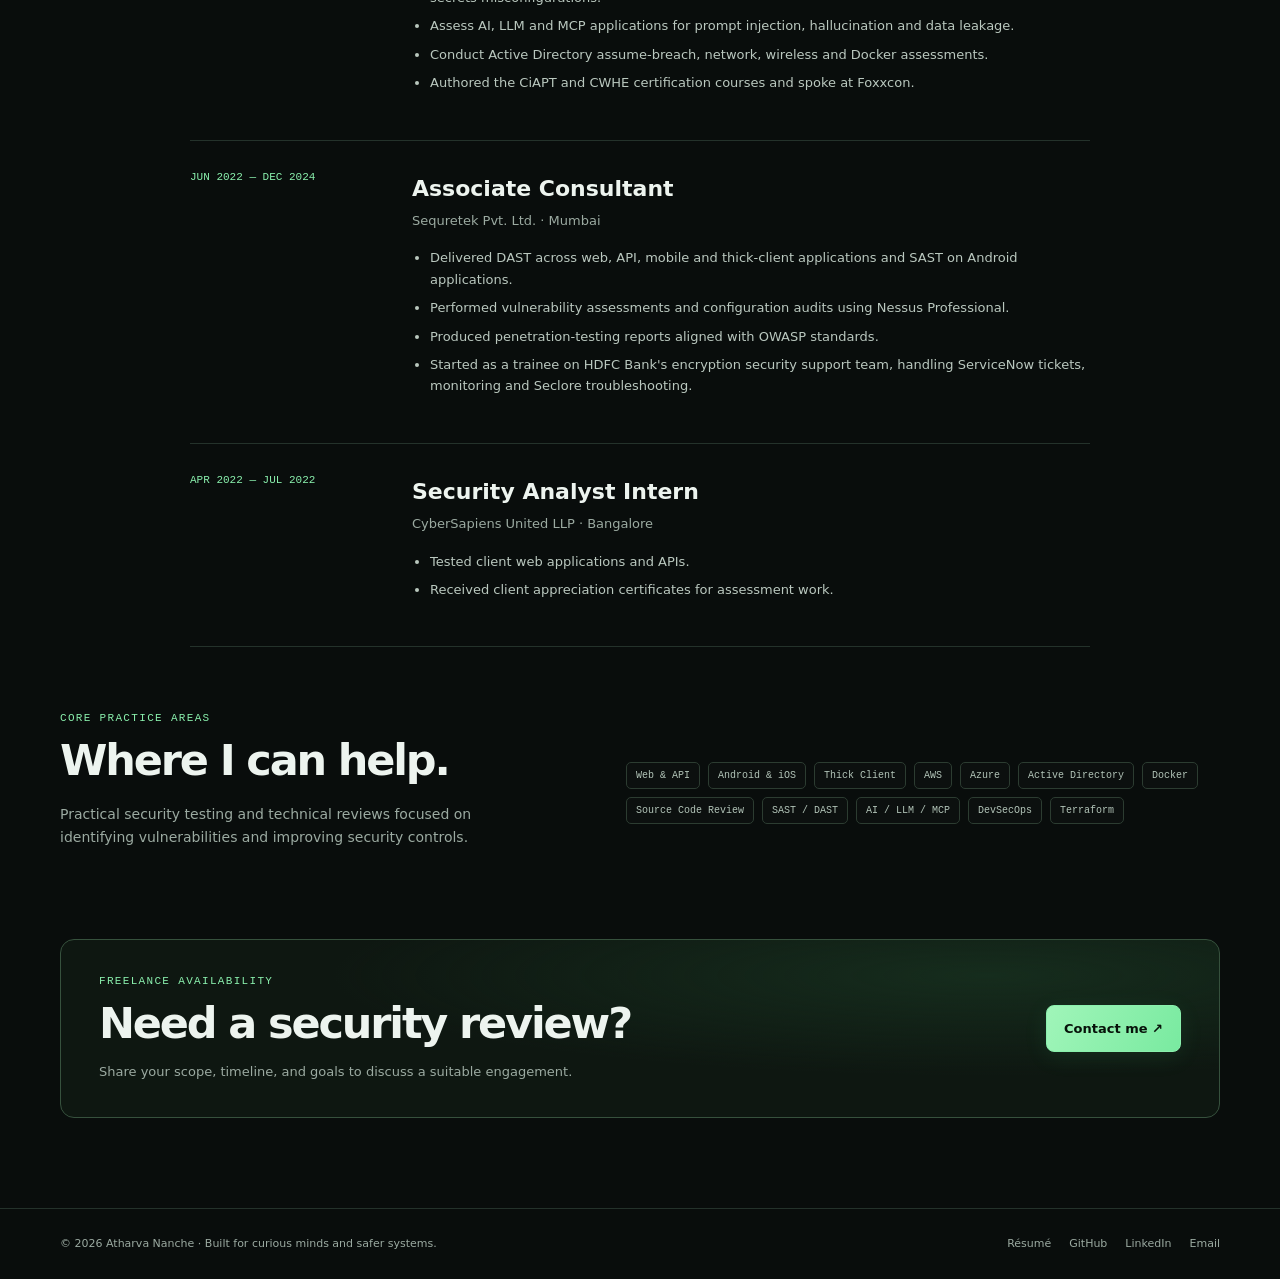
==== commit 601763b4: "Update index.html" ====
--- a/index.html
+++ b/index.html
@@ -70,7 +70,7 @@
         <div class="profile-frame">
           <!-- Replace this file with your own photo when ready -->
           <img
-            src="assets/profile.svg"
+            src="assets/profile.png"
             alt="Temporary profile image placeholder for Atharva Nanche"
             class="profile-image"
             width="480"
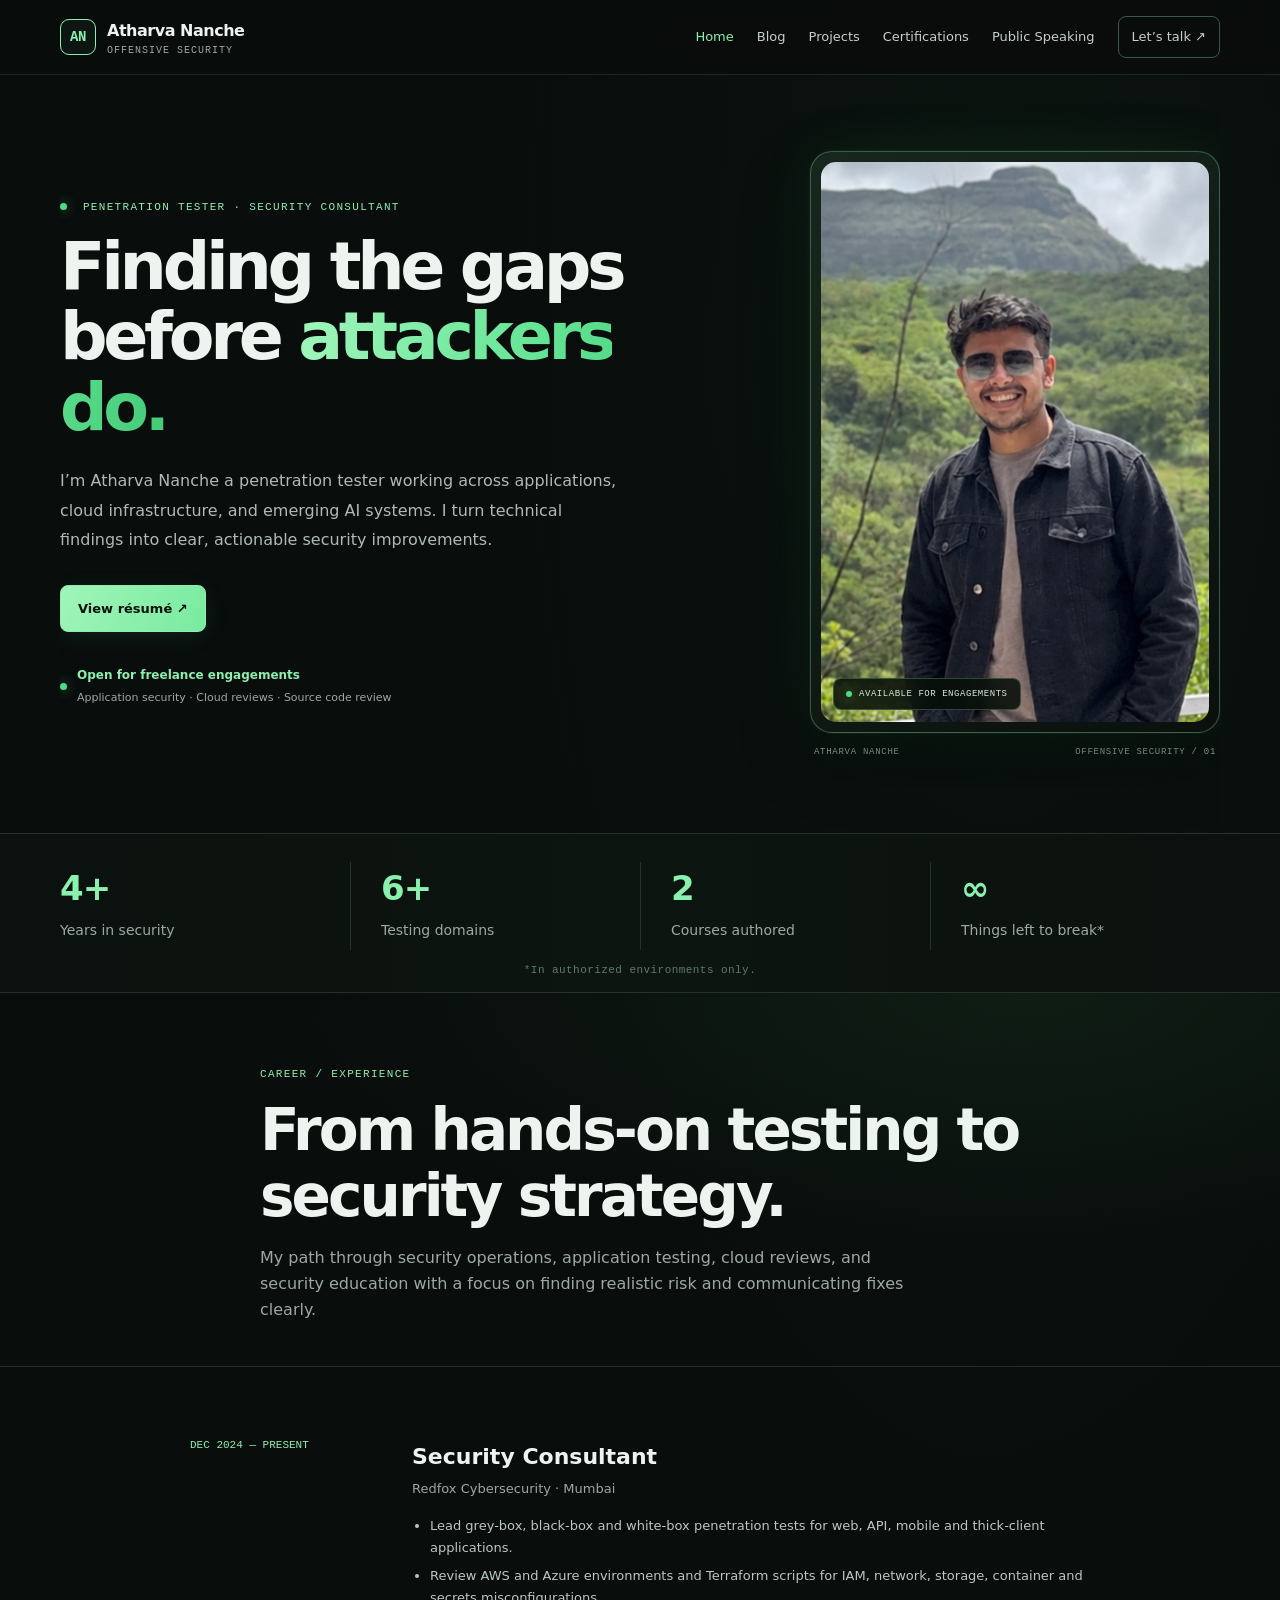
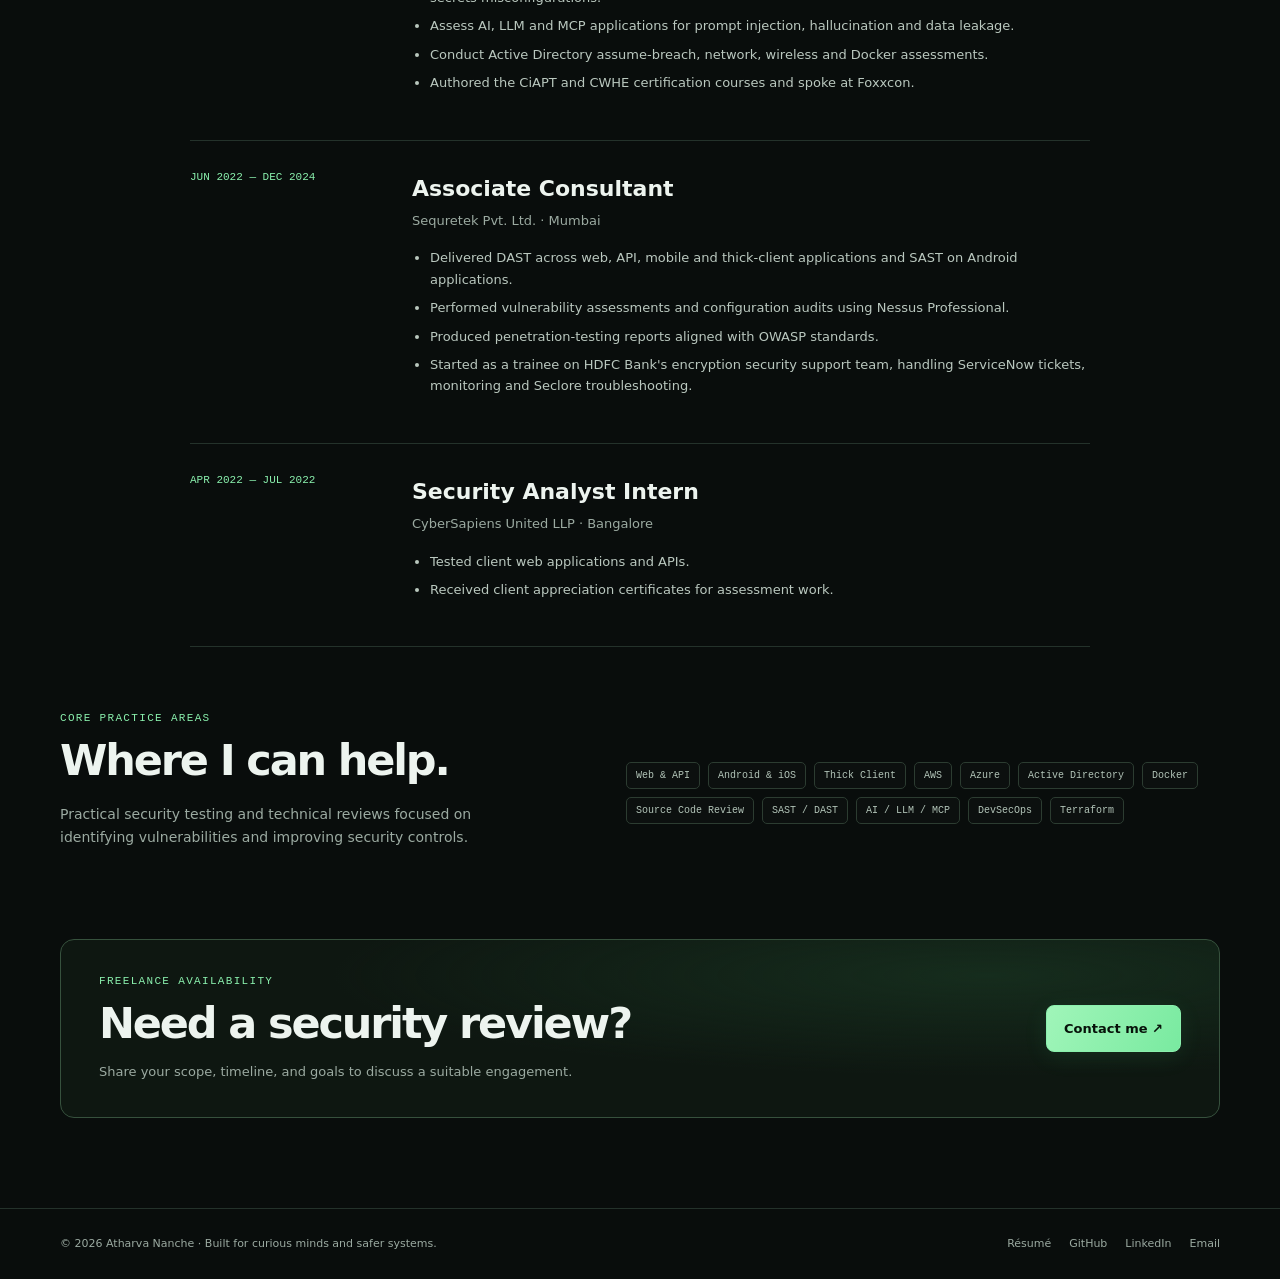
==== commit 7fb9e733: "Update index.html" ====
--- a/index.html
+++ b/index.html
@@ -42,12 +42,8 @@
         </p>
 
         <div class="hero-actions">
-          <a class="button button-primary" href="projects/index.html">
-            Explore my work <span aria-hidden="true">↗</span>
-          </a>
-
           <a
-            class="button button-ghost"
+            class="button button-primary"
             href="assets/Atharva_Nanche_Resume.pdf"
             target="_blank"
             rel="noopener noreferrer"
--- a/assets/css/styles.css
+++ b/assets/css/styles.css
@@ -1372,4 +1372,12 @@
     font-size: 8px;
     letter-spacing: 0.035em;
   }
-}
+
+  /* POC IMAGES (append to the end of assets/css/styles.css) */
+.poc{margin:26px 0;text-align:center}
+.poc a{display:inline-block;max-width:100%}
+.poc img{margin:0 auto;border:1px solid var(--line);border-radius:10px;background:#060a08;cursor:zoom-in}
+.poc.poc-mobile img{max-width:320px;width:100%}
+.poc figcaption{margin-top:9px;font:11px var(--mono);letter-spacing:.04em;color:var(--muted)}
+
+}
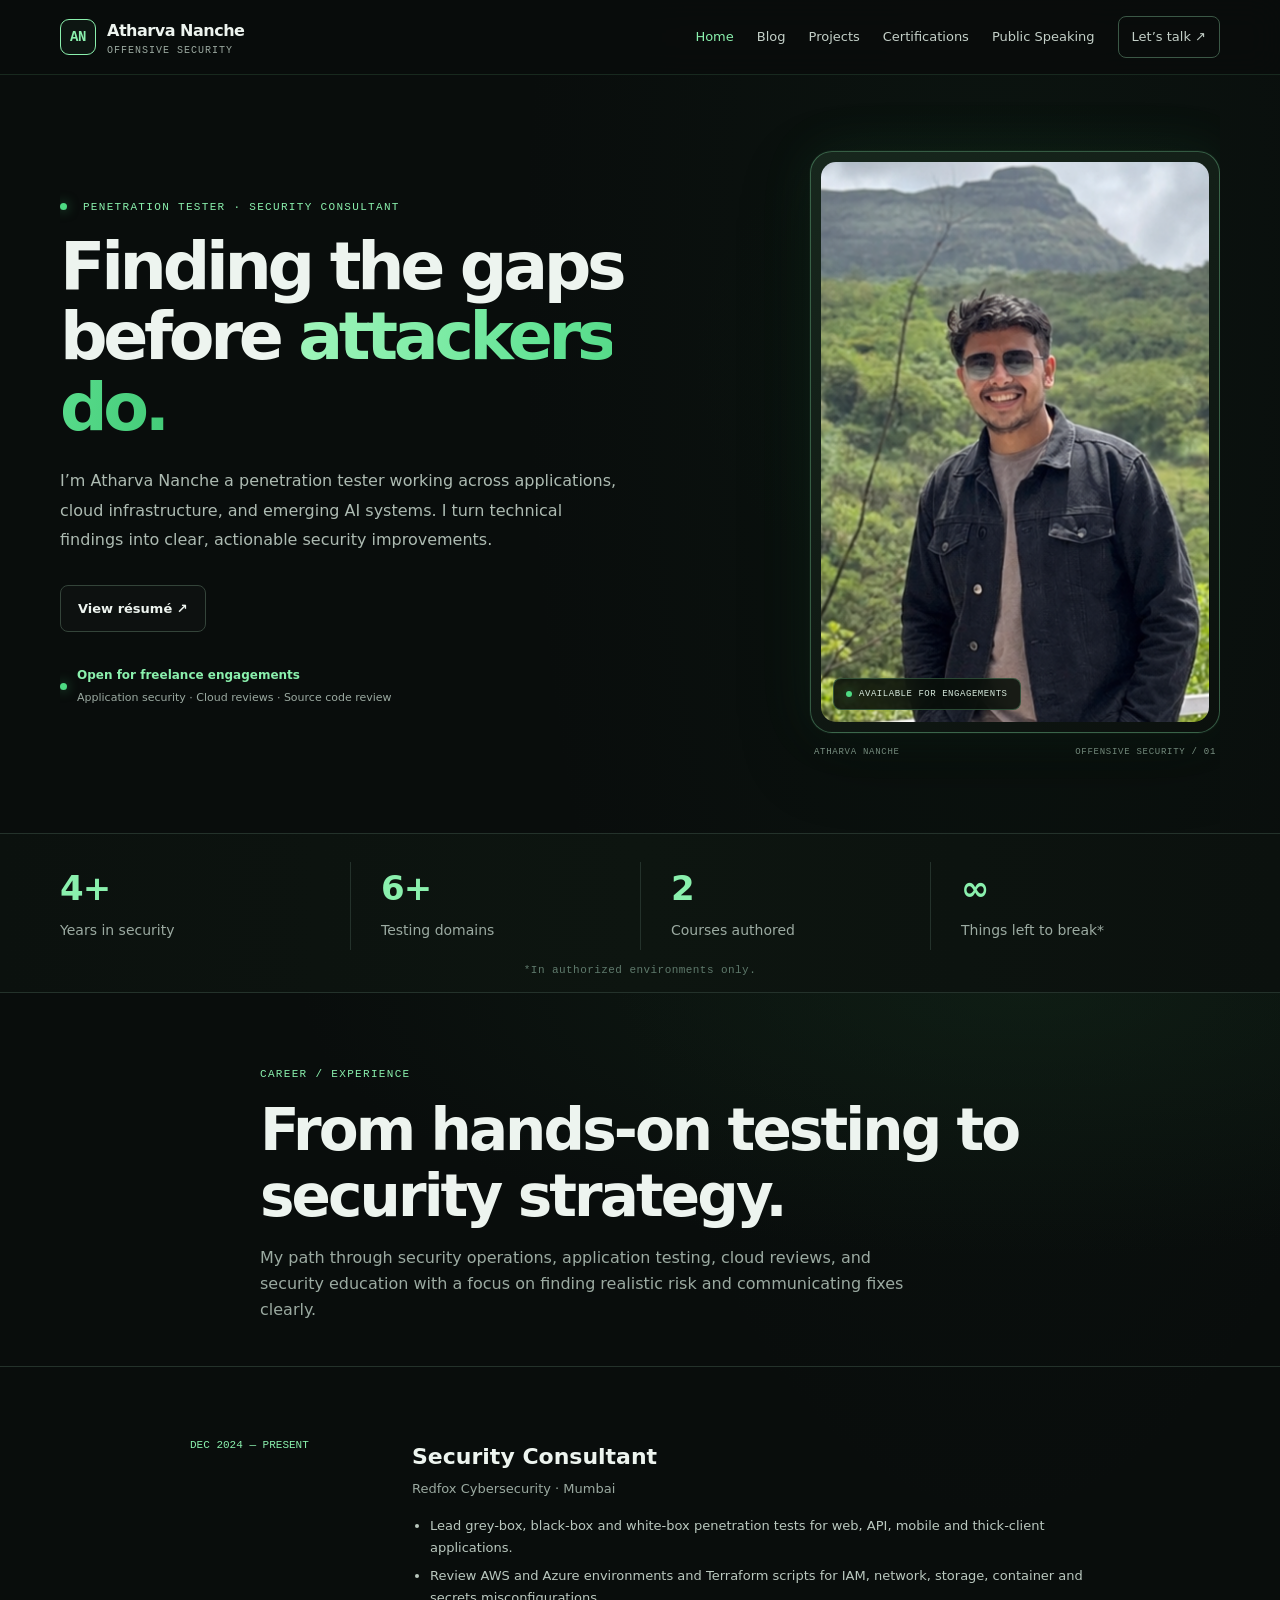
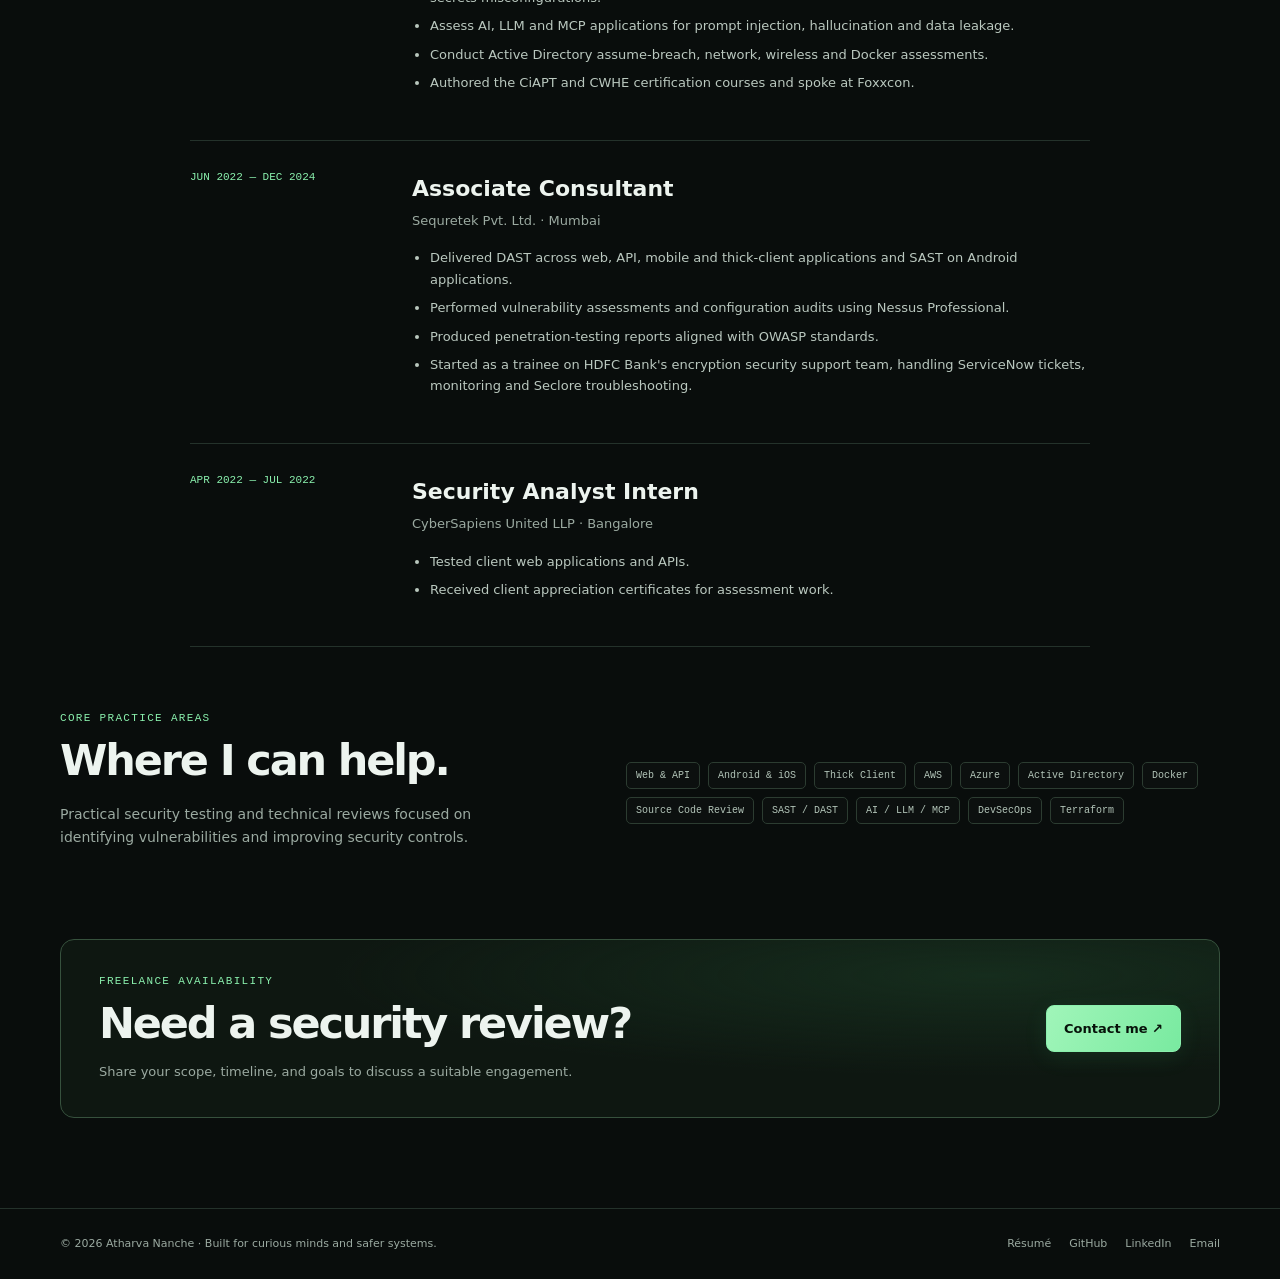
==== commit 2e8f9486: "Update" ====
--- a/index.html
+++ b/index.html
@@ -43,7 +43,7 @@
 
         <div class="hero-actions">
           <a
-            class="button button-primary"
+            class="button button-ghost"
             href="assets/Atharva_Nanche_Resume.pdf"
             target="_blank"
             rel="noopener noreferrer"
